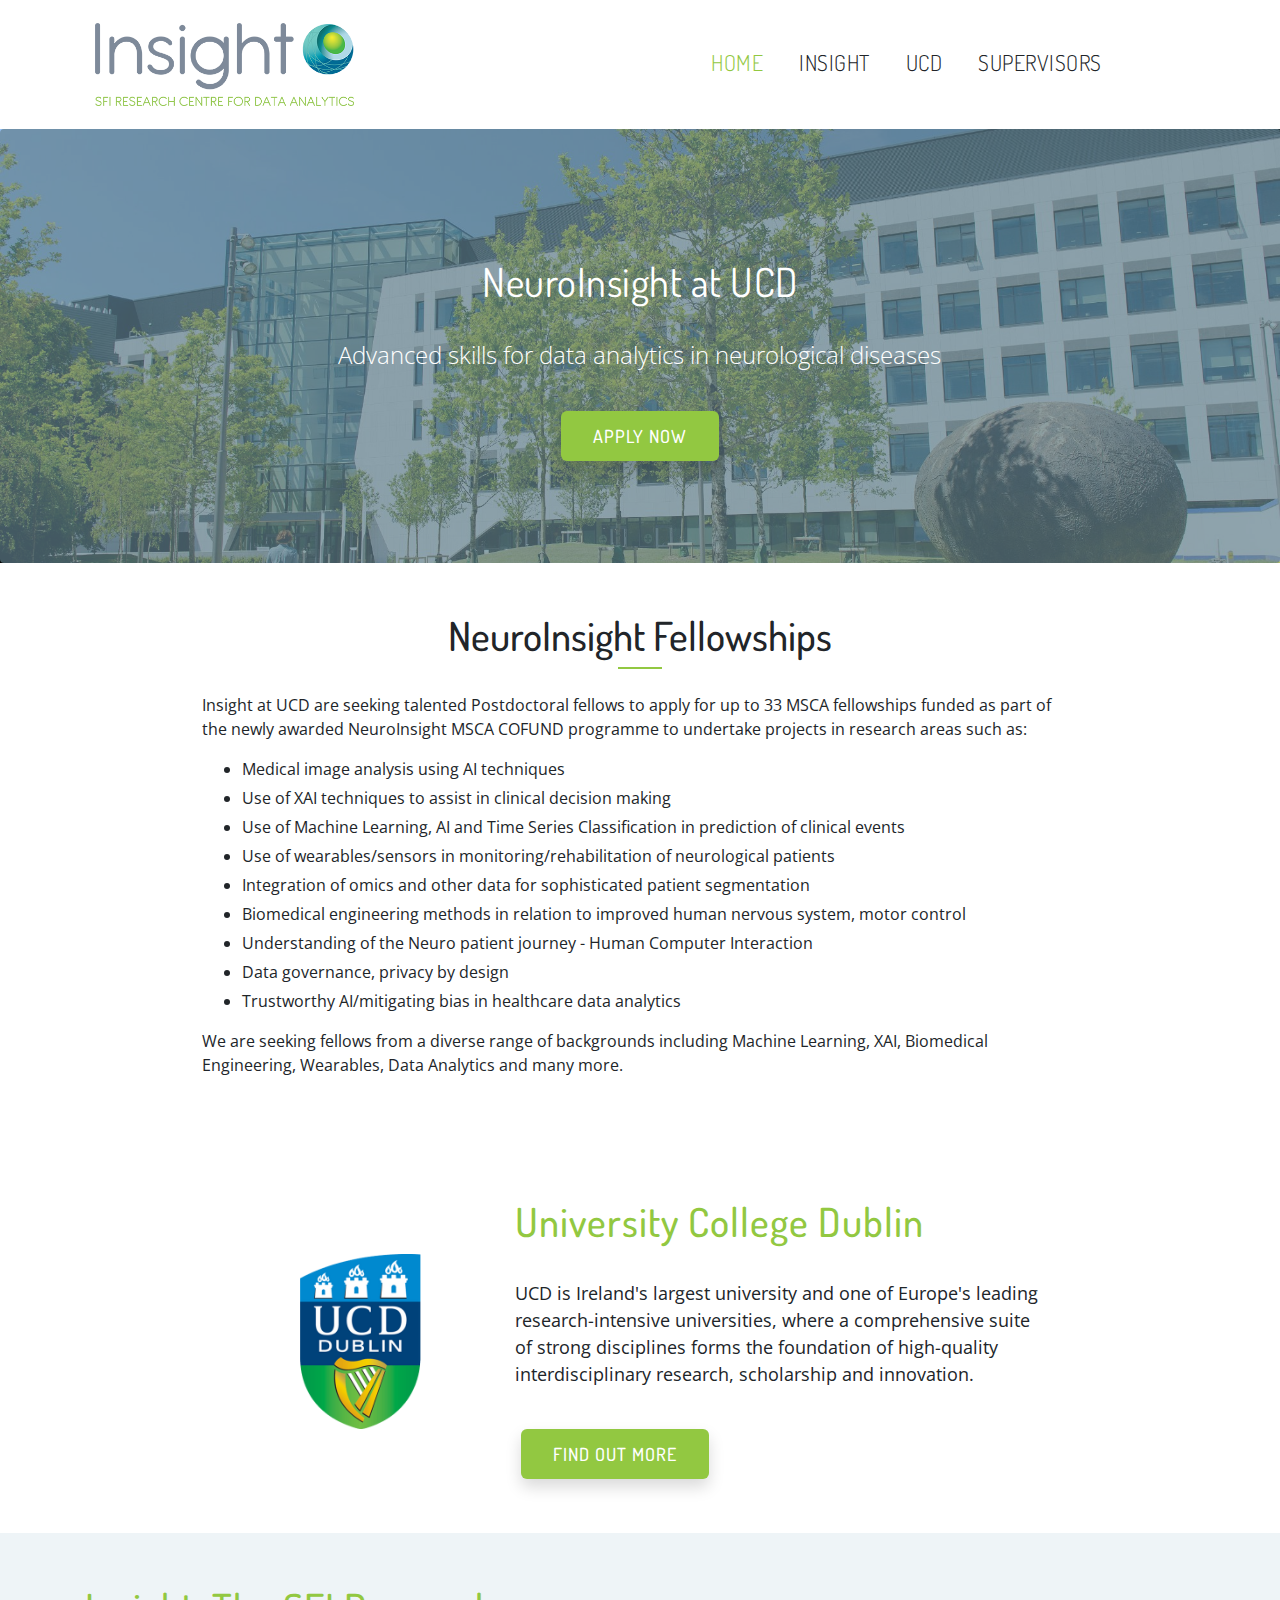
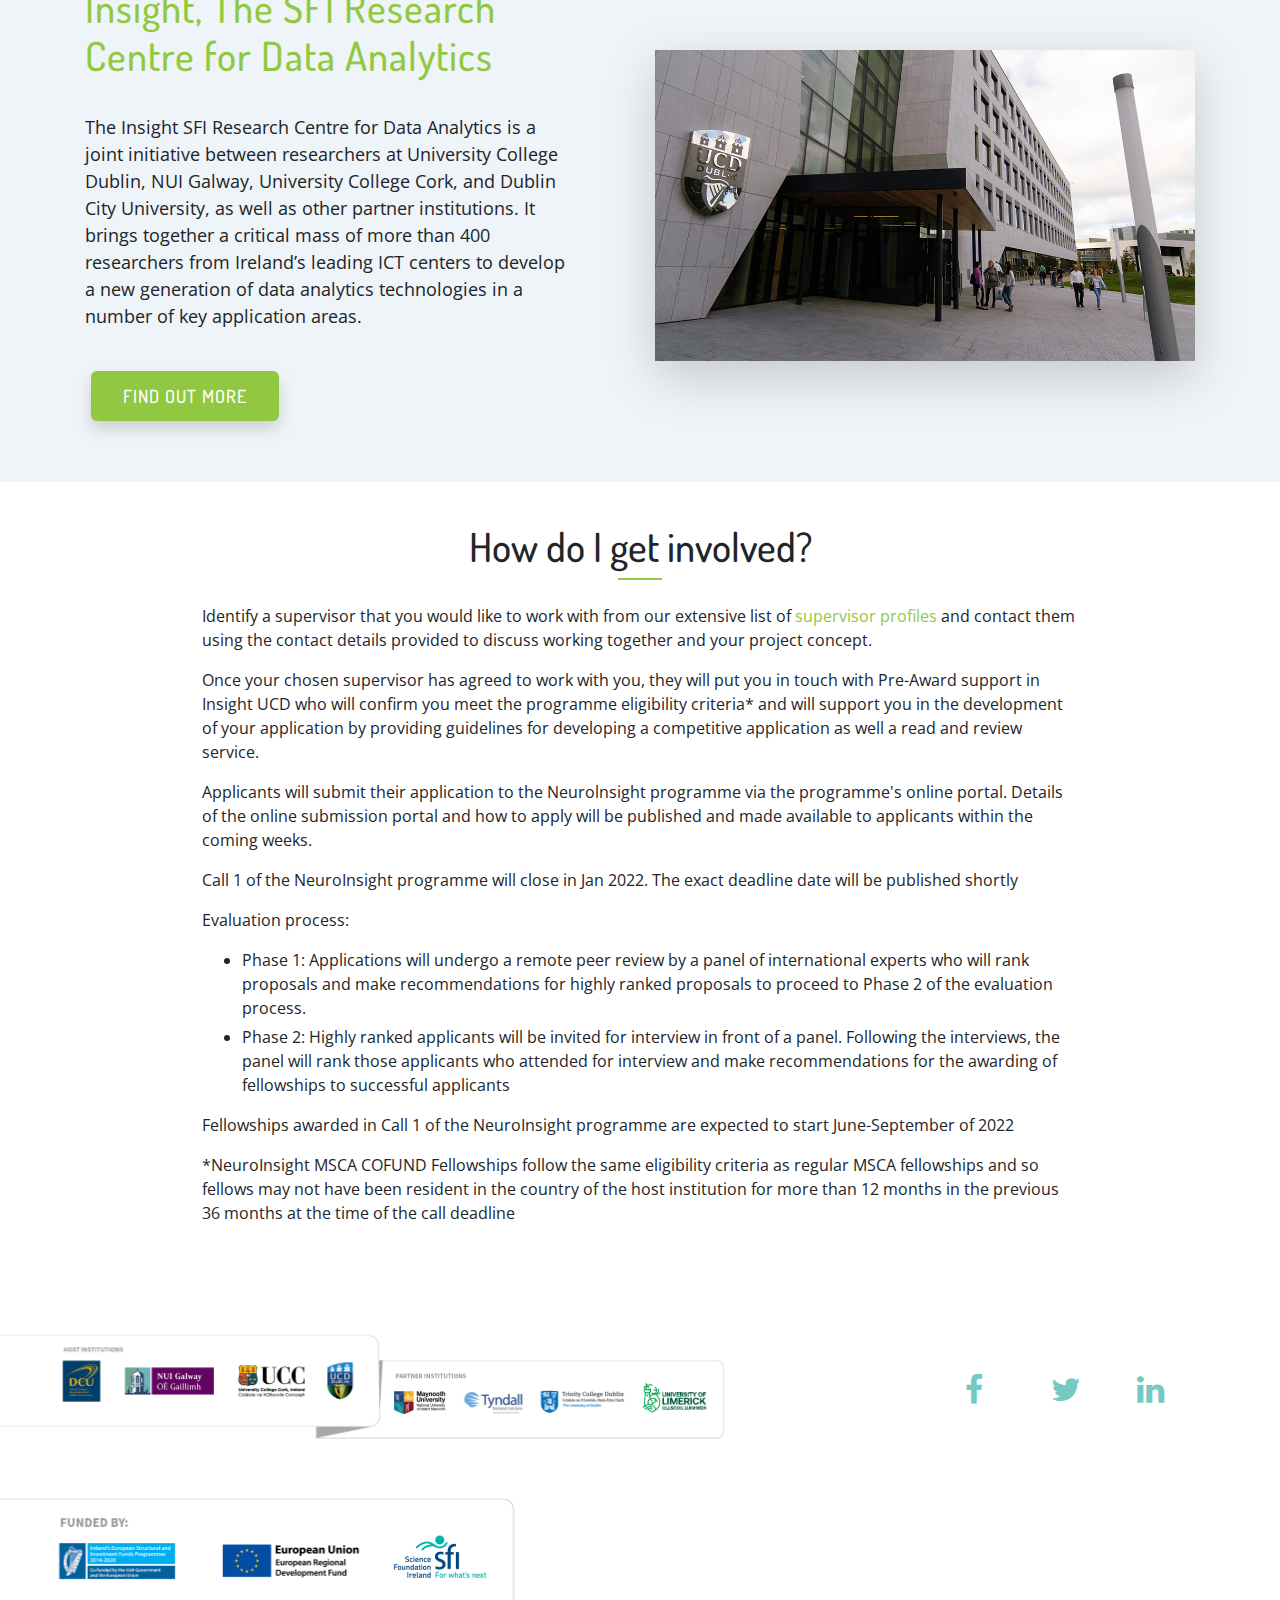
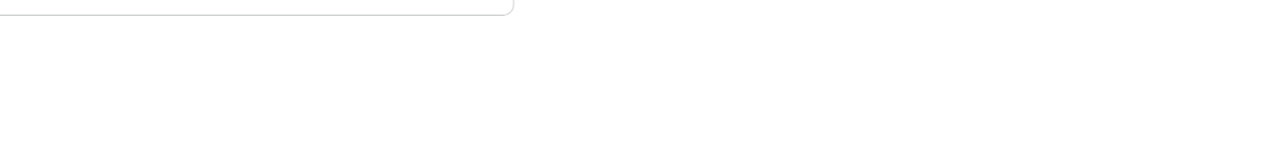
==== index.html @ 43fcd985 "Initial commit" ====
<!DOCTYPE html>
<html lang="en">

<head>
	<meta charset="utf-8">
	<meta name="viewport" content="width=device-width, initial-scale=1, shrink-to-fit=no">
	<meta http-equiv="x-ua-compatible" content="ie=edge">
	<title>NeuroInsight Fellowships at UCD</title>
	<!-- Font Awesome -->
	<link rel="stylesheet" href="https://maxcdn.bootstrapcdn.com/font-awesome/4.7.0/css/font-awesome.min.css">
	<!-- Bootstrap core CSS -->
	<link href="css/bootstrap.min.css" rel="stylesheet">
	<!-- Material Design Bootstrap -->
	<link href="css/mdb.min.css" rel="stylesheet">
	<!-- Your custom styles (optional) -->
	<link href="css/style.css" rel="stylesheet">
	<link rel="stylesheet" href="https://fonts.googleapis.com/css?family=Dosis:400,500,600,700">
	<link rel="stylesheet" href="https://fonts.googleapis.com/css?family=Open+Sans:400,600,700">
	<link rel="stylesheet" href="https://cdn.jsdelivr.net/npm/bootstrap-icons@1.5.0/font/bootstrap-icons.css">
</head>

<body>


	<header class="sticky-top insight-nav">

		<nav class="navbar navbar-light navbar-expand-lg mx-auto">
			<div class="container"><a class="navbar-brand" href="index.html"><img id="nav-logo" src="img/insight_logo.png"></a><button data-toggle="collapse" class="navbar-toggler" data-target="#navcol-1"><span class="sr-only">Toggle navigation</span><span class="navbar-toggler-icon"></span></button>
				<div class="collapse navbar-collapse" id="navcol-1">
					<ul class="nav navbar-nav mx-auto">
						<li class="nav-item" role="presentation"><a class="nav-link active" href="index.html">Home</a></li>
						<li class="nav-item" role="presentation"><a class="nav-link" href="insight.html">Insight</a></li>
						<li class="nav-item" role="presentation"><a class="nav-link" href="ucd.html">UCD</a></li>
						<li class="nav-item" role="presentation"><a class="nav-link" href="supervisors.html">Supervisors</a></li>
					</ul>
				</div>
			</div>
		</nav>

	</header>
	<main>
		<!-- Jumbotron -->
		<div id="hero-highlight" class="card card-image" style="background-image: url(img/1406_Campus_091a.jpg);">
			<div class="text-white text-center rgba-blue-grey-strong py-5 px-4">
				<div class="py-5">

					<!-- Content -->
					<h1 class="card-title my-4 py-2">NeuroInsight at UCD</h1>
					<p class="h6 col-lg-8 mb-4 pb-2 px-md-5 mx-auto">Advanced skills for data analytics in neurological diseases</p>
					<a class="btn btn-primary my-btn shadow" role='button' href="#getinvolved">apply now</a>

				</div>
			</div>
		</div>
		<!-- Work At Insight Highlight -->
		<div class="container">
			<div class="my-5 mx-auto px-4 col-10">
				<div class="row">
					<div class="col-md-12 mb-2 offset-lg-0">
						<h2 class="text-center">NeuroInsight Fellowships</h2>
						<hr>
						<p class="text-left mt-4" id="work-at-insight-p1">Insight at UCD are seeking talented Postdoctoral fellows to apply for up to 33 MSCA fellowships funded as part of the newly awarded NeuroInsight MSCA COFUND programme to undertake projects in research areas such as:</p>
						<ul>
							<li>Medical image analysis using AI techniques</li>
							<li>Use of XAI techniques to assist in clinical decision making</li>
							<li>Use of Machine Learning, AI and Time Series Classification in prediction of clinical events</li>
							<li>Use of wearables/sensors in monitoring/rehabilitation of neurological patients</li>
							<li>Integration of omics and other data for sophisticated patient segmentation</li>
							<li>Biomedical engineering methods in relation to improved human nervous system, motor control</li>
							<li>Understanding of the Neuro patient journey - Human Computer Interaction</li>
							<li>Data governance, privacy by design</li>
							<li>Trustworthy AI/mitigating bias in healthcare data analytics</li>
						</ul>
						<p class="text-left">We are seeking fellows from a diverse range of backgrounds including Machine Learning, XAI, Biomedical Engineering, Wearables, Data Analytics and many more.</p>
					</div>
				</div>
				<!--
				<div class="area-pills text-center col-lg-10 mx-auto">
					<a class="btn research-button btn-rounded px-3 py-2 research-area-pill" role="button" href="research.html#behaviour">Behaviour measurement & change</a><a class="btn research-button btn-rounded research-area-pill px-3 py-2" role="button" href="research.html#imaging">Medical Imaging</a><a class="btn research-button btn-rounded research-area-pill px-3 py-2" role="button" href="research.html#cultural">Cultural Analytics</a><a class="btn research-button btn-rounded research-area-pill px-3 py-2" role="button" href="research.html#foundations">Foundations of Data Science</a><a class="btn research-button btn-rounded research-area-pill px-3 py-2" role="button" href="research.html#agriculture">Smart & Sustainable Agriculture</a>
				</div>
-->
			</div>
		</div>
		<div class="ucd-box container text-left mt-5 px-5 py-5">

			<div class="row col-10 mx-auto">
				<div class="ucd-box-logo text-center col-sm-12 col-md-12 col-lg-4 col-xl-4 my-auto mx-auto"><img src="img/ucd_logo.png" style="height: auto;max-height: 100%;width: 70%;"></div>
				<div class="col-8 ucd-box-text">
					<h2 class="ucd-h2">University College Dublin</h2>
					<p class="">UCD is Ireland's largest university and one of Europe's leading
						research-intensive universities, where a comprehensive suite of strong disciplines
						forms the foundation of high-quality interdisciplinary research, scholarship and
						innovation.</p>
					<a class="btn btn-primary my-btn shadow" role="button" href="ucd.html">find out more</a>
				</div>
			</div>
		</div>
		<!-- Life At Insight Highlight -->
		<div class="highlight-home">
			<div class="container">
				<div class="row">
					<div class="col-sm-12 col-md-12 col-lg-6 col-xl-6 mb-4 mb-lg-0">
						<div class="intro pr-lg-5 mb-md-4 mb-lg-0">
							<h2>Insight, The SFI Research Centre for Data
								Analytics</h2>
							<p>The Insight SFI Research Centre for Data Analytics is a joint initiative between
								researchers at University College Dublin, NUI Galway, University College Cork, and
								Dublin City University, as well as other partner institutions. It brings together a critical
								mass of more than 400 researchers from Ireland’s leading ICT centers to develop a
								new generation of data analytics technologies in a number of key application areas.</p>
							<a class="btn btn-primary my-btn shadow" role="button" href="insight.html">find out more</a>
						</div>
					</div>
					<div class="col-sm-12 col-md-12 col-lg-6 col-xl-6 my-auto"><img class="img-fluid shadow-lg" id="gev-and-co" src="img/1309_ScienceEast_005a.jpg" style="height: auto;max-height: auto;width: 100%;"></div>
				</div>
			</div>
		</div>
		<!--
		<div class="highlight-home">
			<div class="container">
				<div class="row">
					<div class="col-sm-12 col-md-12 col-lg-6 col-xl-6 mb-4 mb-lg-0">
						<div class="intro pr-lg-5 mb-md-4 mb-lg-0">
							<h2>University College Dublin</h2>
							<p>University College Dublin is Ireland's largest university and one of Europe's leading
								research-intensive universities, where a comprehensive suite of strong disciplines
								forms the foundation of high-quality interdisciplinary research, scholarship and
								innovation.</p>
							<a class="btn btn-primary my-btn shadow" role="button" href="life-at-insight.html">find out more</a>
						</div>
					</div>
					<div class="col-sm-12 col-md-12 col-lg-6 col-xl-6 my-auto"><img class="img-fluid shadow-lg" id="gev-and-co" src="img/1309_ScienceEast_005a.jpg" style="height: auto;max-height: auto;width: 100%;"></div>
				</div>
			</div>
		</div>
-->


		<div class="container">
			<div class="my-4 px-4 col-10 mx-auto get-involved">
				<div class="row">
					<div class="col-md-12 mb-2 offset-lg-0">
						<a class="anchor" id="getinvolved"></a>
						<h2 class="text-center mt-3">How do I get involved?</h2>
						<hr>

						<p class="mb-3 mt-4">Identify a supervisor that you would like to work with from our
							extensive list of <a href="supervisors.html">supervisor profiles </a>and contact them using the contact
							details provided to discuss working together and your project concept.</p>
						<p class="mb-3">Once your chosen supervisor has agreed to work with you, they will put
							you in touch with Pre-Award support in Insight UCD who will confirm
							you meet the programme eligibility criteria* and will support you in the
							development of your application by providing guidelines for developing a
							competitive application as well a read and review service.</p>
						<p class="mb-3">Applicants will submit their application to the Neurolnsight
							programme via the programme's online portal. Details of the online
							submission portal and how to apply will be published and made available
							to applicants within the coming weeks.</p>
						<p class="mb-3">Call 1 of the NeuroInsight programme will close in Jan 2022. The exact
							deadline date will be published shortly</p>
						<p class="mb-3">Evaluation process:</p>
						<ul>
							<li>Phase 1: Applications will undergo a remote peer
								review by a panel of international experts who will rank proposals and
								make recommendations for highly ranked proposals to proceed to Phase
								2 of the evaluation process.</li>
							<li>Phase 2: Highly ranked applicants will be
								invited for interview in front of a panel. Following the interviews, the
								panel will rank those applicants who attended for interview and make
								recommendations for the awarding of fellowships to successful
								applicants</li>
						</ul>
						<p>Fellowships awarded in Call 1 of the NeuroInsight programme are
							expected to start June-September of 2022</p>

						<p class="text-left asterisk">*NeuroInsight MSCA COFUND Fellowships follow the same eligibility criteria as regular MSCA
							fellowships and so fellows may not have been resident in the country of the host institution
							for more than 12 months in the previous 36 months at the time of the call deadline</p>
					</div>
				</div>
				<!--
				<div class="area-pills text-center col-lg-10 mx-auto">
					<a class="btn research-button btn-rounded px-3 py-2 research-area-pill" role="button" href="research.html#behaviour">Behaviour measurement & change</a><a class="btn research-button btn-rounded research-area-pill px-3 py-2" role="button" href="research.html#imaging">Medical Imaging</a><a class="btn research-button btn-rounded research-area-pill px-3 py-2" role="button" href="research.html#cultural">Cultural Analytics</a><a class="btn research-button btn-rounded research-area-pill px-3 py-2" role="button" href="research.html#foundations">Foundations of Data Science</a><a class="btn research-button btn-rounded research-area-pill px-3 py-2" role="button" href="research.html#agriculture">Smart & Sustainable Agriculture</a>
				</div>
-->
			</div>
		</div>
		<!--
		<div class="my-5">
			<div class="container">
				<div class="row">
					<div class="col-md-12 col-lg-6 col-xl-6 pr-5 pl-5 mb-xs-5 mb-md-0 application">
						<h3 class="name">Application Procedure</h3>
						<hr>
						<p class="text-left description">We are currently welcoming applications for <strong>PhD</strong> positions in all of the above areas. If you are interested please apply below. We are employing a centralised application process to offer you maximum flexibility
							in finding a suitable research topic that best matches your interests and expertise. As part of the application process you will have an opportunity to indicate which research area(s) interest you most.</p>
						<div class="text-center mx-auto">
							<a class="" href="https://forms.gle/K2KVB2L9NbtAx89o7" target="_blank">Apply for PhD »</a>
						</div>
						<p class="text-left description mt-4" id="application-p-2">We are recruiting for specific <strong>postdoctoral</strong> positions, and each one will entail a separate application procedure. Specific postdoctoral positions will be listed below as they become
							available. If you do not see a specific opportunity that matches your expertise and would like to register your interest in working in the Insight Centre please click below and fill in the form<br></p>
						<div class="text-center mx-auto">
							<a class="" href="https://forms.gle/qTx9PVxCq2K1aKDM7" target="_blank">Register postdoc interest »</a>
						</div>
					</div>
					<div class="col-md-12 col-lg-6 pr-5 pl-5 my-xs-5 mt-md-5 mt-lg-0 remuneration">
						<a class="anchor" id="remuneration"></a>
						<h3 class="mt-5 mt-md-0">Remuneration Details</h3>
						<hr>
						<p class="text-left description">For <strong>PhD students</strong> we are able to offer the following:</p>
						<ul class="text-left">
							<li>Fees paid</li>
							<li>Tax Free Scholarship stipend of €18500pa</li>
							<li>Opportunities for additional income through engaging in tutorials &amp; demonstrations</li>
							<li>Opportunities for collaboration with industry partners or healthcare/sports organisations in selected cases</li>
							<li>Opportunity to complete PhD as part of an interdisciplinary research team</li>
						</ul>
						<p class="text-left" style="font-size: 16px;">For&nbsp;<strong>postdoctoral</strong>&nbsp;fellowships we can offer a salary that is commensurate with your post-PhD research experience. Postdoctoral training in UCD is underpinned by a comprehensive set of training and
							career development supports, which are available under the Research Careers Framework. Please see<a href="https://www.ucd.ie/researchcareers/" target="_blank"><span> ucd research careers </span></a>for further details. Details of salary structures for postdoctoral research fellowships in Ireland are available <a href="https://www.iua.ie/for-researchers/researcher-salary-scales-career-framework/" target="_blank"><span>here</span></a></p>
					</div>
				</div>

			</div>
		</div>
-->
		<!--
		<div class="container">
			<div class="postdoc col-12 p-3">
				<h4 class="mb-3">Current postdoctoral opportunities</h4>
				<p>Area of Cultural Analytics (24 months) - Closing Date August 27th
					<br>Click <a href="https://www.universityvacancies.com/university-college-dublin/ucd-post-doctoral-research-fellow-level-2-15751" target="_blank">here</a> for full details</p>
				<p>Statistical learning methods and inferential techniques for detecting biomarkers <br>in vibrational spectra (24 months) - Closing Date September 1st
					<br>Click <a href="https://www.universityvacancies.com/university-college-dublin/pd1-or-2-ucd-mathematicsstatistics-15739" target="_blank">here</a> for full details</p>
			</div>
		</div>
-->
	</main>
	<footer>
		<div class="row">
			<div class="col-lg-8 p-0 my-auto"><img src="img/hostpartner.png" style="max-width: 100%"></div>
			<div class="social-media col-lg-4 mx-auto my-auto text-center">
				<!-- Facebook -->
				<a class="sm-ic" href="https://www.facebook.com/insight" target="_blank">
					<i class="fa fa-facebook col-1 fa-lg mr-md-5 fa-2x" style="color:rgb(114,202,195);"> </i>
				</a>
				<!-- Twitter -->
				<a class="sm-ic" href="https://twitter.com/insight_centre" target="_blank">
					<i class="fa fa-twitter col-1 fa-lg mr-md-5 fa-2x" style="color:rgb(114,202,195);"></i>
				</a>
				<!--Linkedin -->
				<a class="sm-ic" href="https://www.linkedin.com/company/insight-centre-for-data-analytics" target="_blank">
					<i class="fa fa-linkedin col-1 fa-lg mr-md-5 fa-2x" style="color:rgb(114,202,195);"></i>
				</a>
			</div>
		</div>
		<div class="row">
			<a href="https://www.sfi.ie/" target="_blank"><img class="col-lg-8 p-0 fundedby" src="img/fundedby.png"></a>
		</div>
	</footer>


	<!-- /Start your project here-->

	<!-- SCRIPTS -->
	<!-- JQuery -->
	<script type="text/javascript" src="js/jquery-3.3.1.min.js"></script>
	<!-- Bootstrap tooltips -->
	<script type="text/javascript" src="js/popper.min.js"></script>
	<!-- Bootstrap core JavaScript -->
	<script type="text/javascript" src="js/bootstrap.min.js"></script>
	<!-- MDB core JavaScript -->
	<script type="text/javascript" src="js/mdb.min.js"></script>
</body></html>
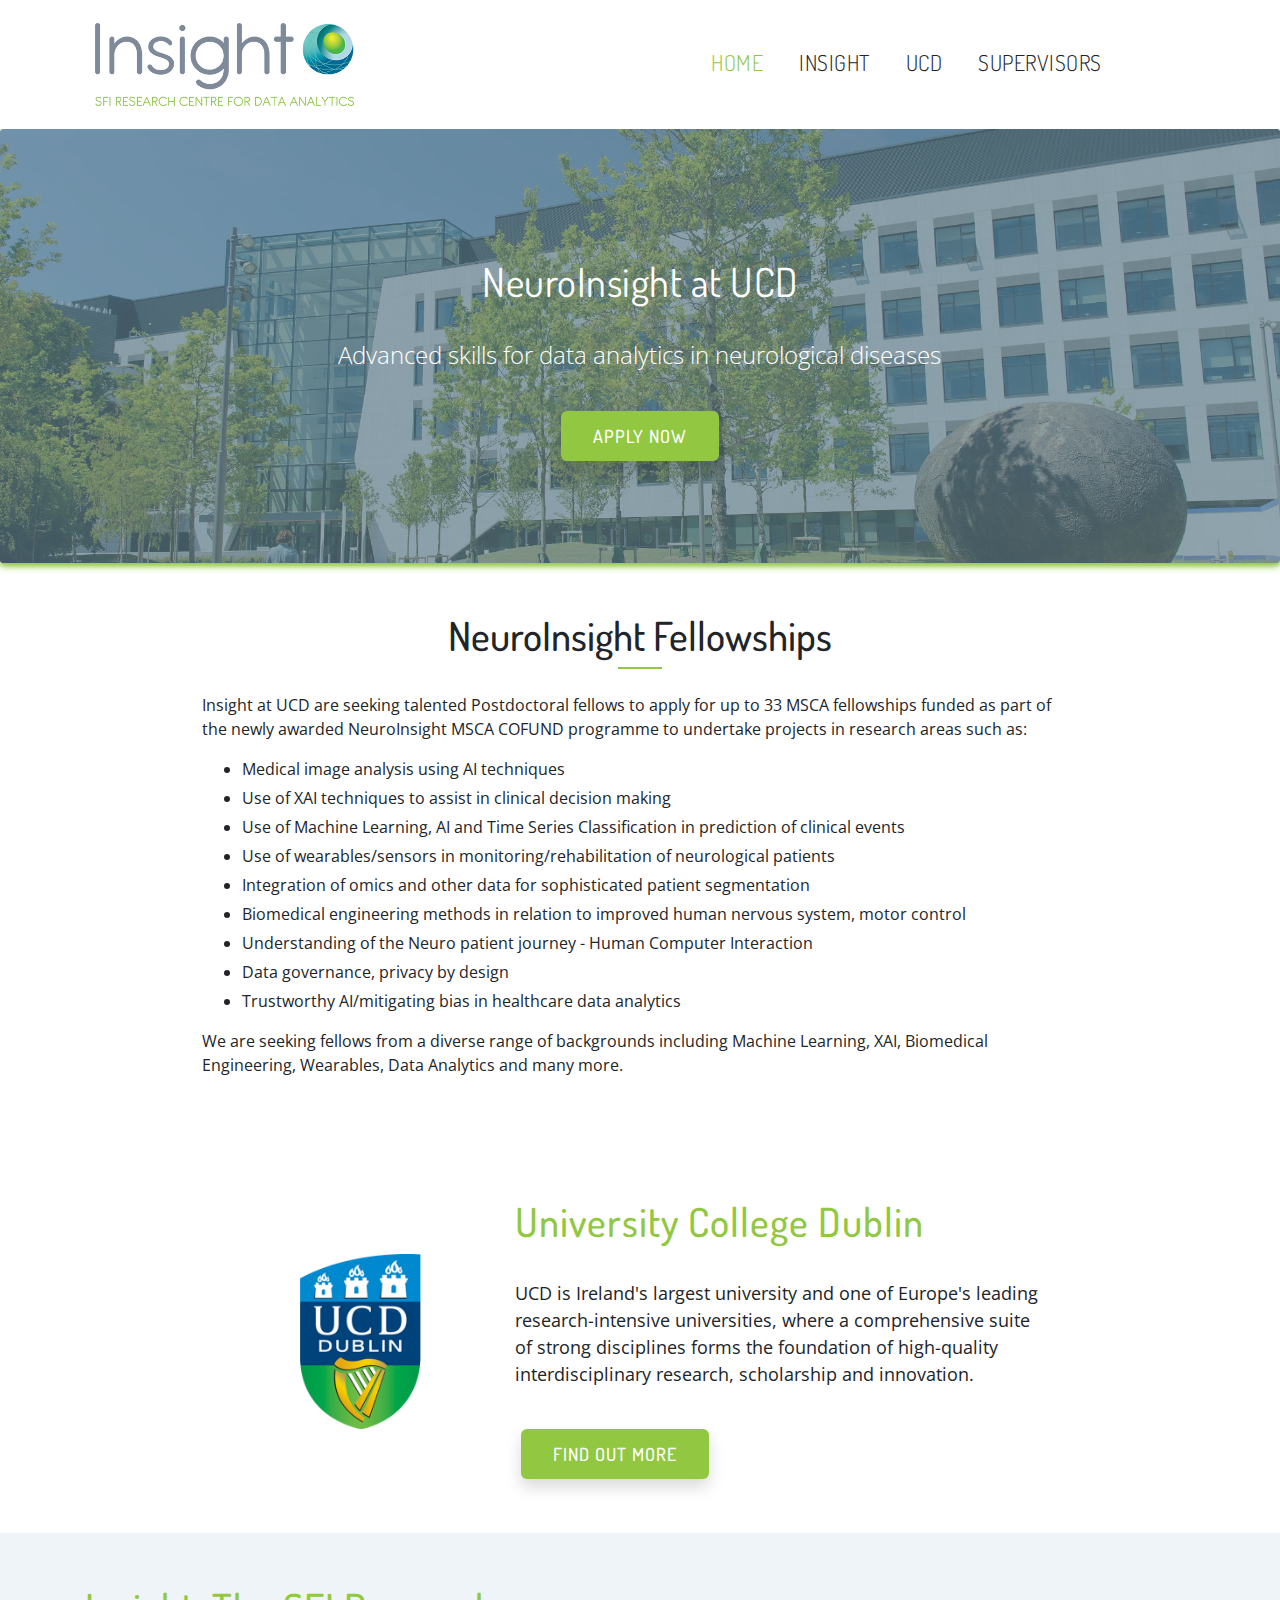
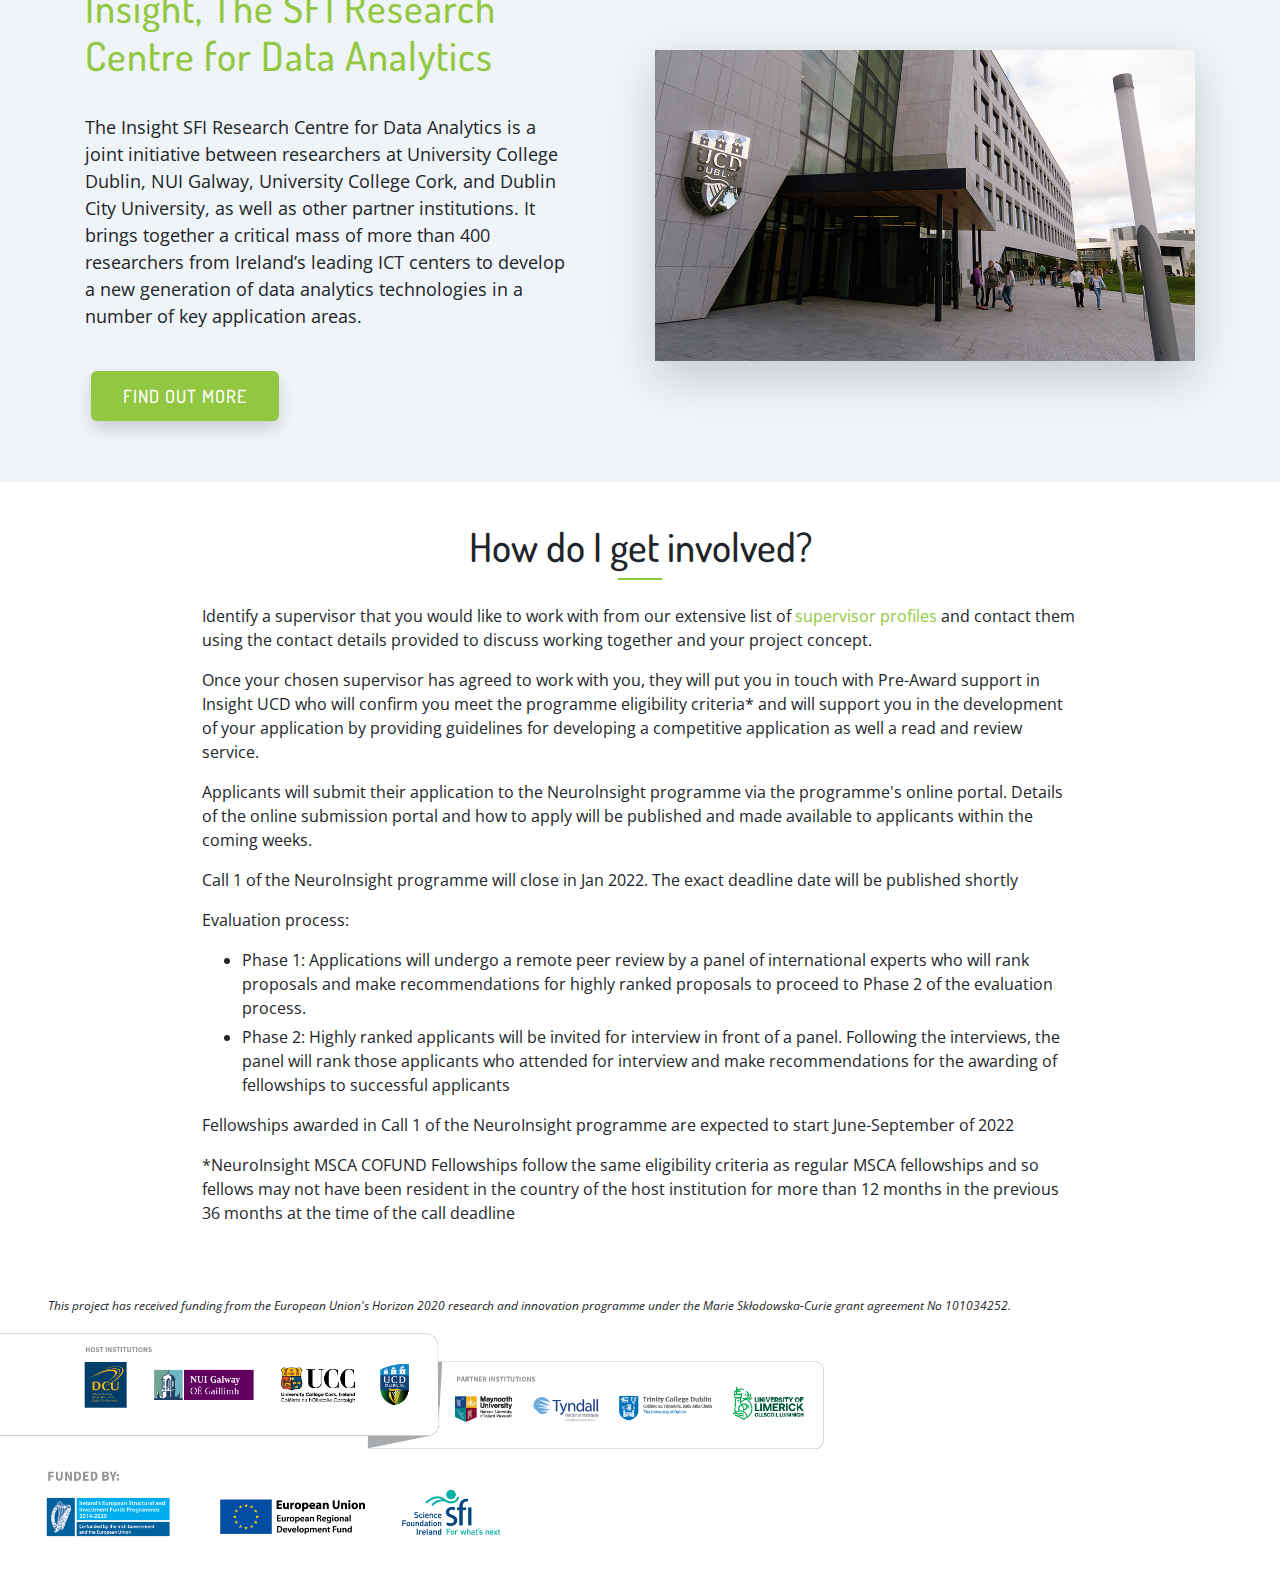
==== commit 3f9cd7d3: "Adapt to different screen sizes" ====
--- a/index.html
+++ b/index.html
@@ -54,7 +54,7 @@
 		</div>
 		<!-- Work At Insight Highlight -->
 		<div class="container">
-			<div class="my-5 mx-auto px-4 col-10">
+			<div class="my-5 mx-auto px-md-4 col-md-10">
 				<div class="row">
 					<div class="col-md-12 mb-2 offset-lg-0">
 						<h2 class="text-center">NeuroInsight Fellowships</h2>
@@ -81,11 +81,11 @@
 -->
 			</div>
 		</div>
-		<div class="ucd-box container text-left mt-5 px-5 py-5">
-
-			<div class="row col-10 mx-auto">
-				<div class="ucd-box-logo text-center col-sm-12 col-md-12 col-lg-4 col-xl-4 my-auto mx-auto"><img src="img/ucd_logo.png" style="height: auto;max-height: 100%;width: 70%;"></div>
-				<div class="col-8 ucd-box-text">
+		<div class="ucd-box container text-left mt-md-5 px-md-5 py-5">
+
+			<div class="row col-md-12 col-lg-10 mx-auto">
+				<div class="ucd-box-logo text-center col-sm-12 col-md-4 col-lg-4 col-xl-4 my-auto mx-auto"><img src="img/ucd_logo.png" style="height: auto;max-height: 100%;width: 70%;"></div>
+				<div class="col-xs-12 col-md-8 ucd-box-text px-xs-0 px-md-auto">
 					<h2 class="ucd-h2">University College Dublin</h2>
 					<p class="">UCD is Ireland's largest university and one of Europe's leading
 						research-intensive universities, where a comprehensive suite of strong disciplines
@@ -137,7 +137,7 @@
 
 
 		<div class="container">
-			<div class="my-4 px-4 col-10 mx-auto get-involved">
+			<div class="my-md-4 px-md-4 col-xs-12 col-md-10 mx-auto get-involved">
 				<div class="row">
 					<div class="col-md-12 mb-2 offset-lg-0">
 						<a class="anchor" id="getinvolved"></a>
@@ -236,26 +236,23 @@
 -->
 	</main>
 	<footer>
+			<p class="container mx-auto px-5 col-12 mt-5">This project has received funding from the European Union's Horizon 2020 research and innovation programme under the Marie Skłodowska-Curie grant agreement No 101034252.</p>
+		<div class="row col-12">
+			<div class="col-lg-8 p-0 my-auto"><img src="img/hostpartner_cropped.png" style="max-width: 100%"></div>
+			<!--			<div class="col-lg-2 my-auto"><a href="https://www.sfi.ie/" target="_blank"><img class="fundedby" src="img/fundedby.png"></a></div>-->
+<!--			<p class="col-lg-4 my-auto">This project has received funding from the European Union's Horizon 2020 research and innovation programme under the Marie Skłodowska-Curie grant agreement No 101034252.</p>-->
+		</div>
+
 		<div class="row">
-			<div class="col-lg-8 p-0 my-auto"><img src="img/hostpartner.png" style="max-width: 100%"></div>
-			<div class="social-media col-lg-4 mx-auto my-auto text-center">
-				<!-- Facebook -->
-				<a class="sm-ic" href="https://www.facebook.com/insight" target="_blank">
-					<i class="fa fa-facebook col-1 fa-lg mr-md-5 fa-2x" style="color:rgb(114,202,195);"> </i>
-				</a>
-				<!-- Twitter -->
-				<a class="sm-ic" href="https://twitter.com/insight_centre" target="_blank">
-					<i class="fa fa-twitter col-1 fa-lg mr-md-5 fa-2x" style="color:rgb(114,202,195);"></i>
-				</a>
-				<!--Linkedin -->
-				<a class="sm-ic" href="https://www.linkedin.com/company/insight-centre-for-data-analytics" target="_blank">
-					<i class="fa fa-linkedin col-1 fa-lg mr-md-5 fa-2x" style="color:rgb(114,202,195);"></i>
-				</a>
-			</div>
-		</div>
-		<div class="row">
-			<a href="https://www.sfi.ie/" target="_blank"><img class="col-lg-8 p-0 fundedby" src="img/fundedby.png"></a>
-		</div>
+			<a href="https://www.sfi.ie/" target="_blank"><img class="col-lg-5 pl-5 fundedby" src="img/fundedby.png"></a>
+			<!--			<p class="col-lg-4 my-auto">This project has received funding from the European Union's Horizon 2020 research and innovation programme under the Marie Skłodowska-Curie grant agreement No 101034252.</p>-->
+		</div>
+
+		<!--
+		<div class="container mb-5">
+			<p>This project has received funding from the European Union's Horizon 2020 research and innovation programme under the Marie Skłodowska-Curie grant agreement No 101034252.</p>
+		</div>
+-->
 	</footer>
 
 
--- a/css/style.css
+++ b/css/style.css
@@ -41,6 +41,26 @@
 
 .insight h2 {
 	font-size: 2rem;
+}
+
+@media (max-width:768px) {
+	h2 {
+		font-size: 1.5rem;
+	}
+}
+
+@media (max-width:767px) {
+
+	h2,
+	.ucd-box-text {
+		text-align: center;
+	}
+}
+
+@media (max-width:767px) {
+	.ucd-box-logo {
+		max-width: 50%;
+	}
 }
 
 
@@ -181,6 +201,10 @@
 	text-align: left;
 }
 
+.fa {
+	color: #92c841;
+}
+
 
 /* Navigation styling */
 
@@ -411,16 +435,8 @@
 /* Hero styling */
 /***************/
 
-.card-image {
-	box-shadow: none;
-	border-radius: 0;
-}
-
-/* Post-doc opportunities section */
-
-.postdoc {
-	border: 1px solid #92c841;
-}
+
+
 
 
 /***************************/
@@ -454,6 +470,60 @@
 
 h3.ucd {
 	color: #0e6a6a;
+}
+
+/***************************/
+/*      Profiles page      */
+/***************************/
+
+
+
+.badge-pill {
+	border: 1px solid #92c841;
+	text-transform: capitalize;
+	color: #92c841;
+	background-color: white;
+	font-size: 1rem;
+	font-weight: 400;
+	line-height: 1.5;
+}
+
+
+.card {
+	-webkit-box-shadow: 0 2px 0px 0 #92c841, 0 2px 0px 0 #92c841;
+	box-shadow: 0 2px 5px 0 #92c841, 0 2px 10px 0 #92c841;
+	border: 0;
+	font-weight: 400;
+}
+
+
+img.profile {
+	/*	width: 30% !important;*/
+	height: 20% !important;
+	/*
+	position: relative;
+	top: -140px;
+*/
+	border: 3px solid #92c841;
+	margin: 5 5 5 5;
+}
+
+
+@media (max-width:576px) {
+	img.profile {
+		width: 40% !important;
+		margin: 5 5 5 5;
+	}
+}
+
+
+
+row.techniques {
+	text-align: center !important;
+}
+
+a.profile-link {
+	font-size: small;
 }
 
 
@@ -522,6 +592,26 @@
 	line-height: 1.5;
 }
 
+@media (max-width: 767px) {
+
+	.ucd-box-text p,
+	.intro p {
+		font-size: 16px;
+	}
+}
+
+footer p {
+	font-size: 12px;
+	font-style: italic;
+}
+
+@media (max-width: 767px) {
+
+	footer p {
+		font-size: 12px;
+	}
+}
+
 .activities {
 	background-color: #92c841
 }
@@ -573,6 +663,7 @@
 
 /* Research Areas page */
 
+/*
 .btn.research-button {
 	background-color: #0e6a6a;
 	font-family: 'Dosis';
@@ -582,7 +673,9 @@
 	line-height: 1.5;
 	border: 1px solid #0e6a6a;
 }
-
+*/
+
+/*
 a#phd-apply-button.btn.research-button.btn-rounded:hover {
 	color: #92c841;
 }
@@ -592,7 +685,9 @@
 	background-color: white;
 
 }
-
+*/
+
+/*
 .research-area-pill.btn.research-button {
 	color: #92c841;
 	background-color: white;
@@ -605,12 +700,14 @@
 	background-color: white;
 	border: 1px solid #0e6a6a;
 }
+*/
 
 
 /* Footer */
 
 .fundedby {
-	transform: translateY(-30%);
+	/*	transform: translateY(-30%);*/
+	/*	max-height: 50%;*/
 }
 
 @media (max-width:768px) {
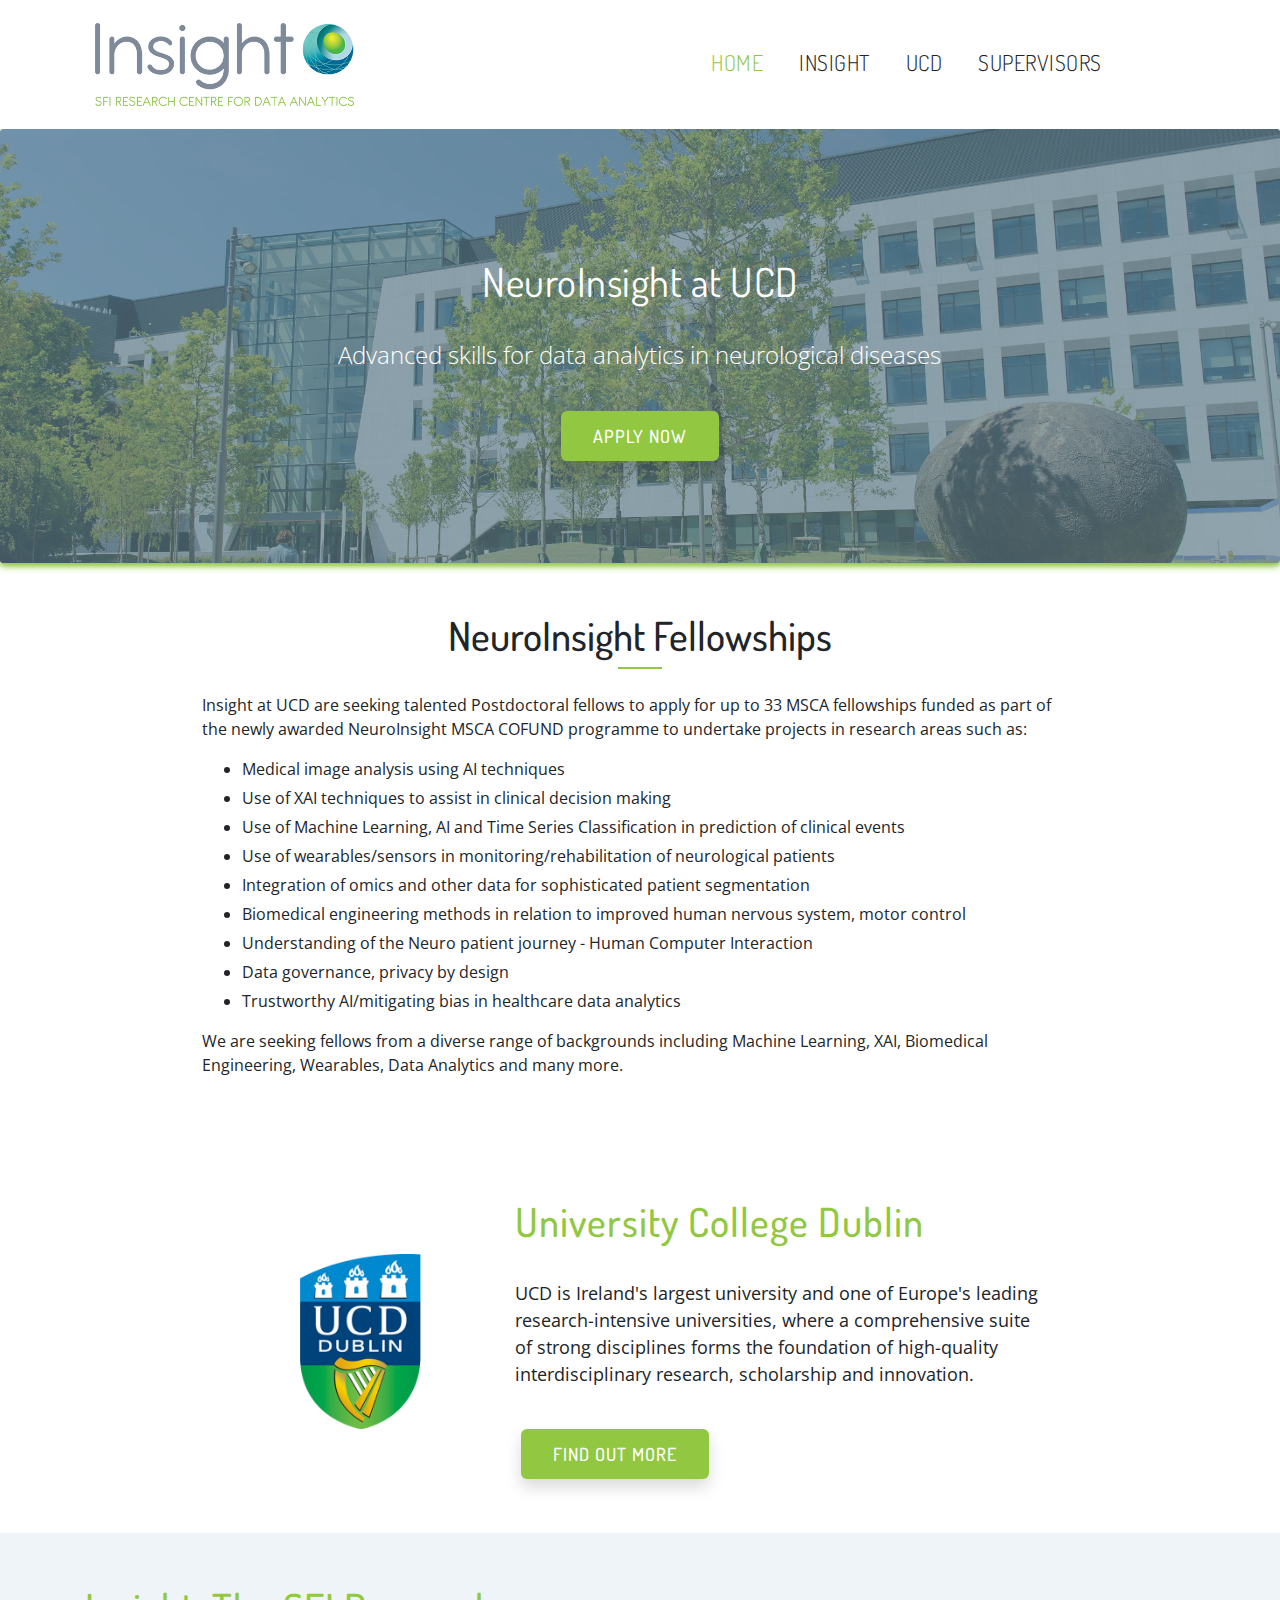
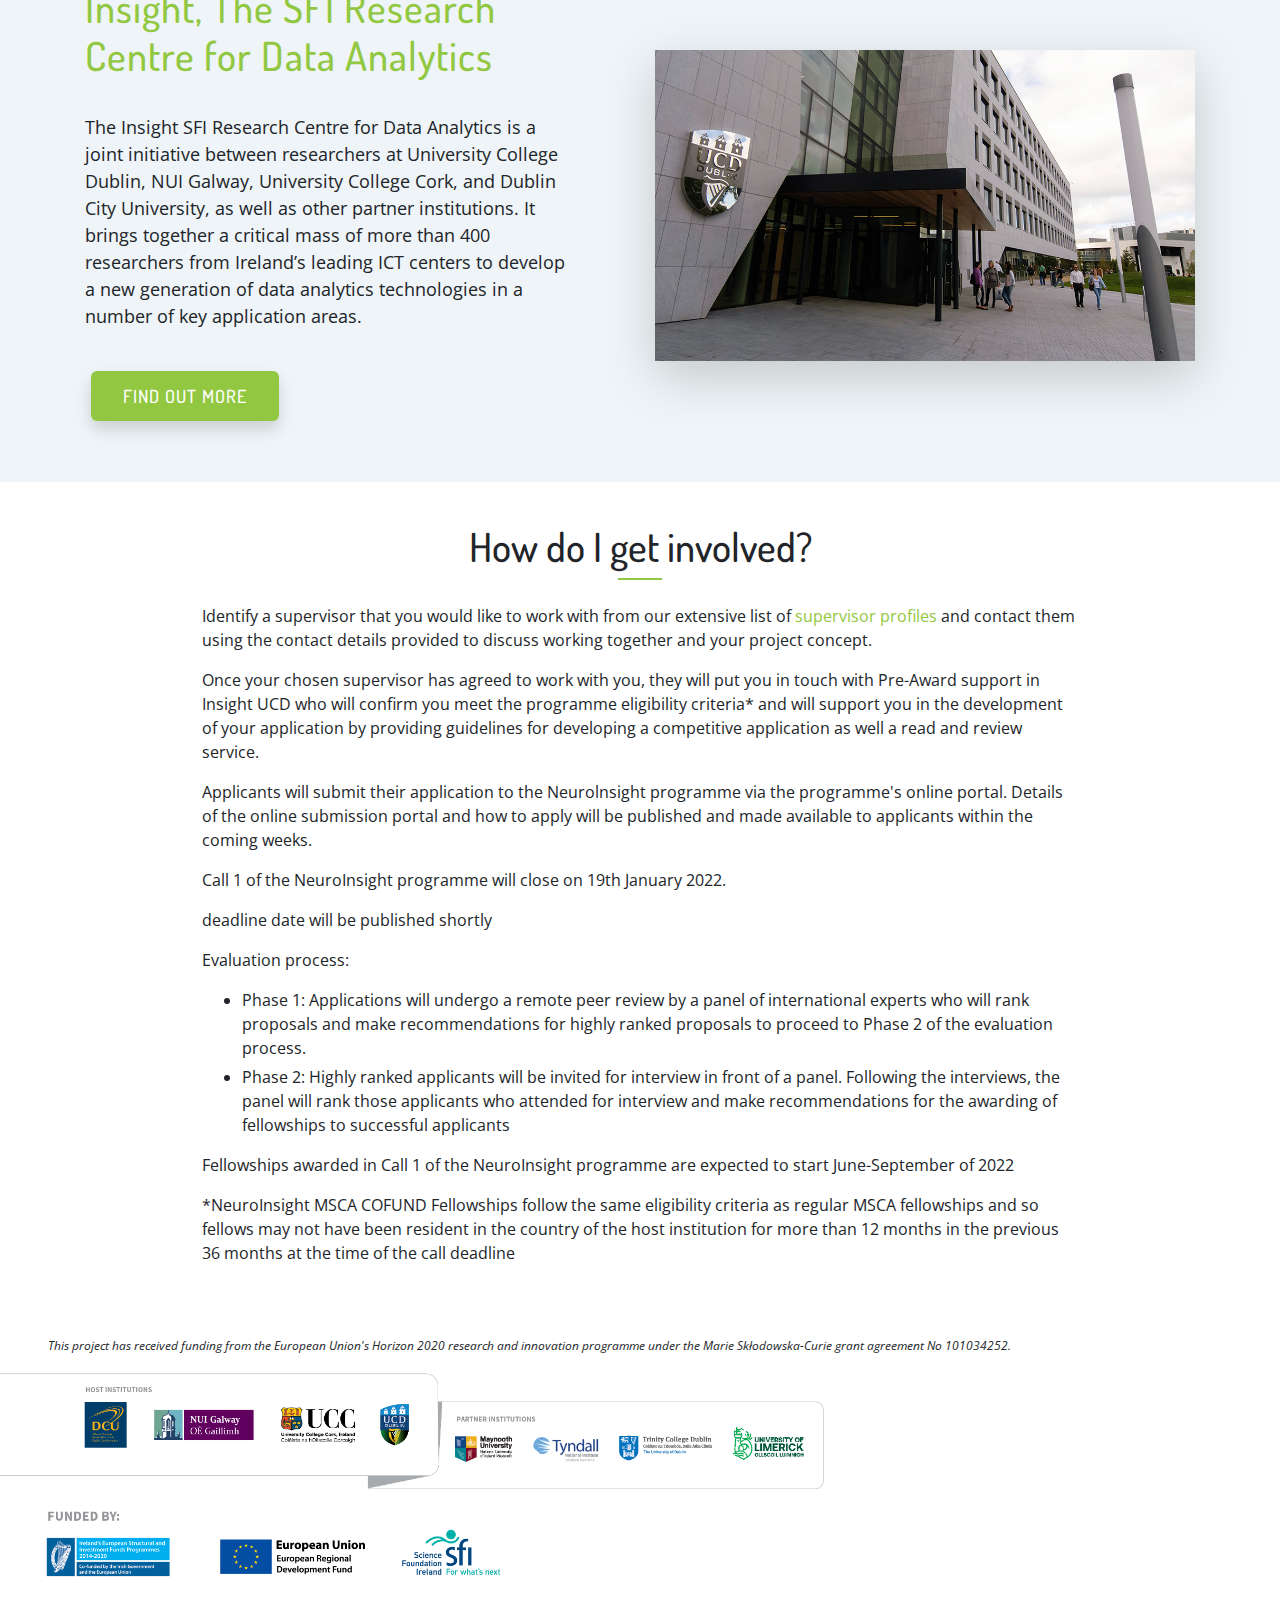
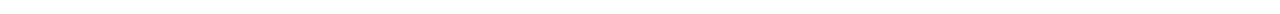
==== commit 9d7f2be5: "Add logo and link to main neuroinsight website" ====
--- a/index.html
+++ b/index.html
@@ -156,7 +156,7 @@
 							programme via the programme's online portal. Details of the online
 							submission portal and how to apply will be published and made available
 							to applicants within the coming weeks.</p>
-						<p class="mb-3">Call 1 of the NeuroInsight programme will close in Jan 2022. The exact
+						<p class="mb-3">Call 1 of the NeuroInsight programme will close on 19th January 2022.</p>
 							deadline date will be published shortly</p>
 						<p class="mb-3">Evaluation process:</p>
 						<ul>
--- a/css/style.css
+++ b/css/style.css
@@ -149,6 +149,10 @@
 	line-height: 1;
 }
 
+.my-btn:hover {
+	background-color: #0e6a6a !important;
+}
+
 .btn-primary {
 	background-color: #92c841;
 }
@@ -502,7 +506,6 @@
 	height: 20% !important;
 	/*
 	position: relative;
-	top: -140px;
 */
 	border: 3px solid #92c841;
 	margin: 5 5 5 5;
@@ -513,6 +516,12 @@
 	img.profile {
 		width: 40% !important;
 		margin: 5 5 5 5;
+	}
+}
+
+@media (max-width:1024px) {
+	.techniques {
+		display: none;
 	}
 }
 
@@ -664,7 +673,7 @@
 /* Research Areas page */
 
 /*
-.btn.research-button {
+.btn.my-btn {
 	background-color: #0e6a6a;
 	font-family: 'Dosis';
 	font-weight: 600;
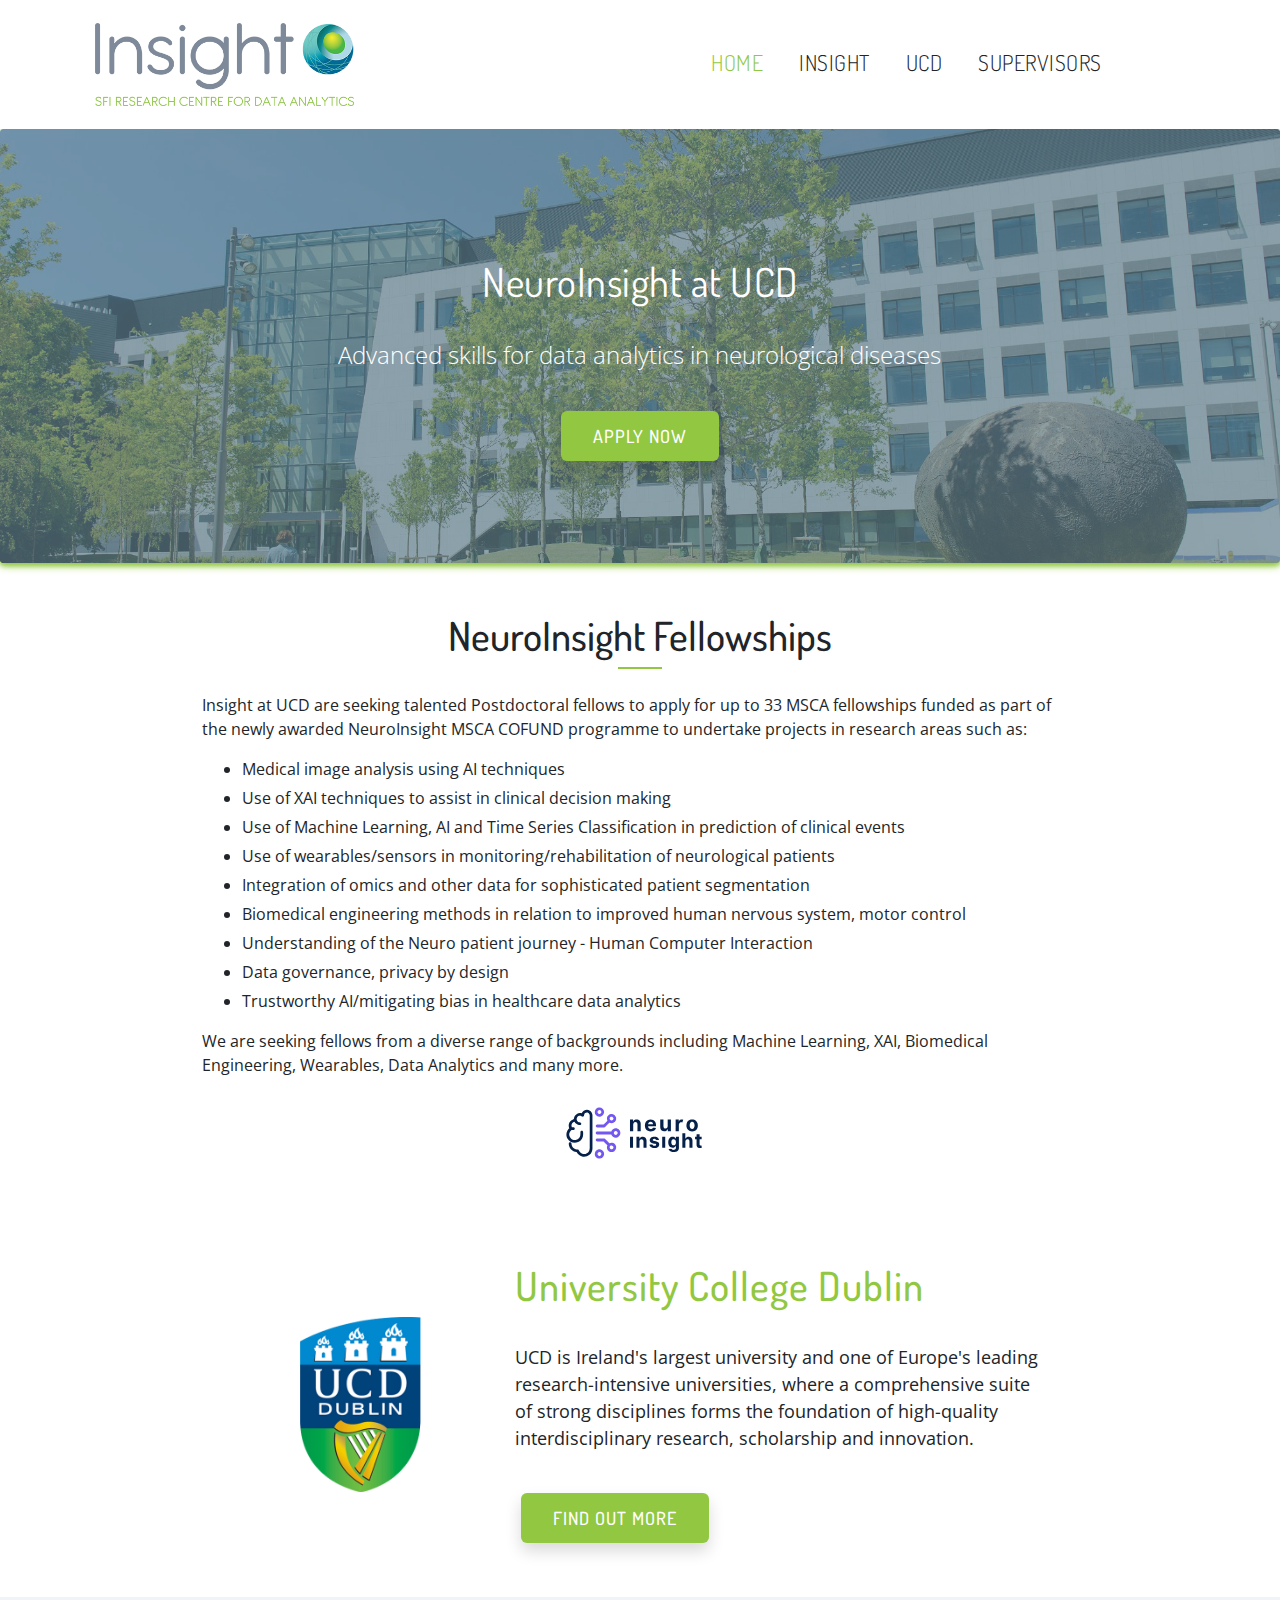
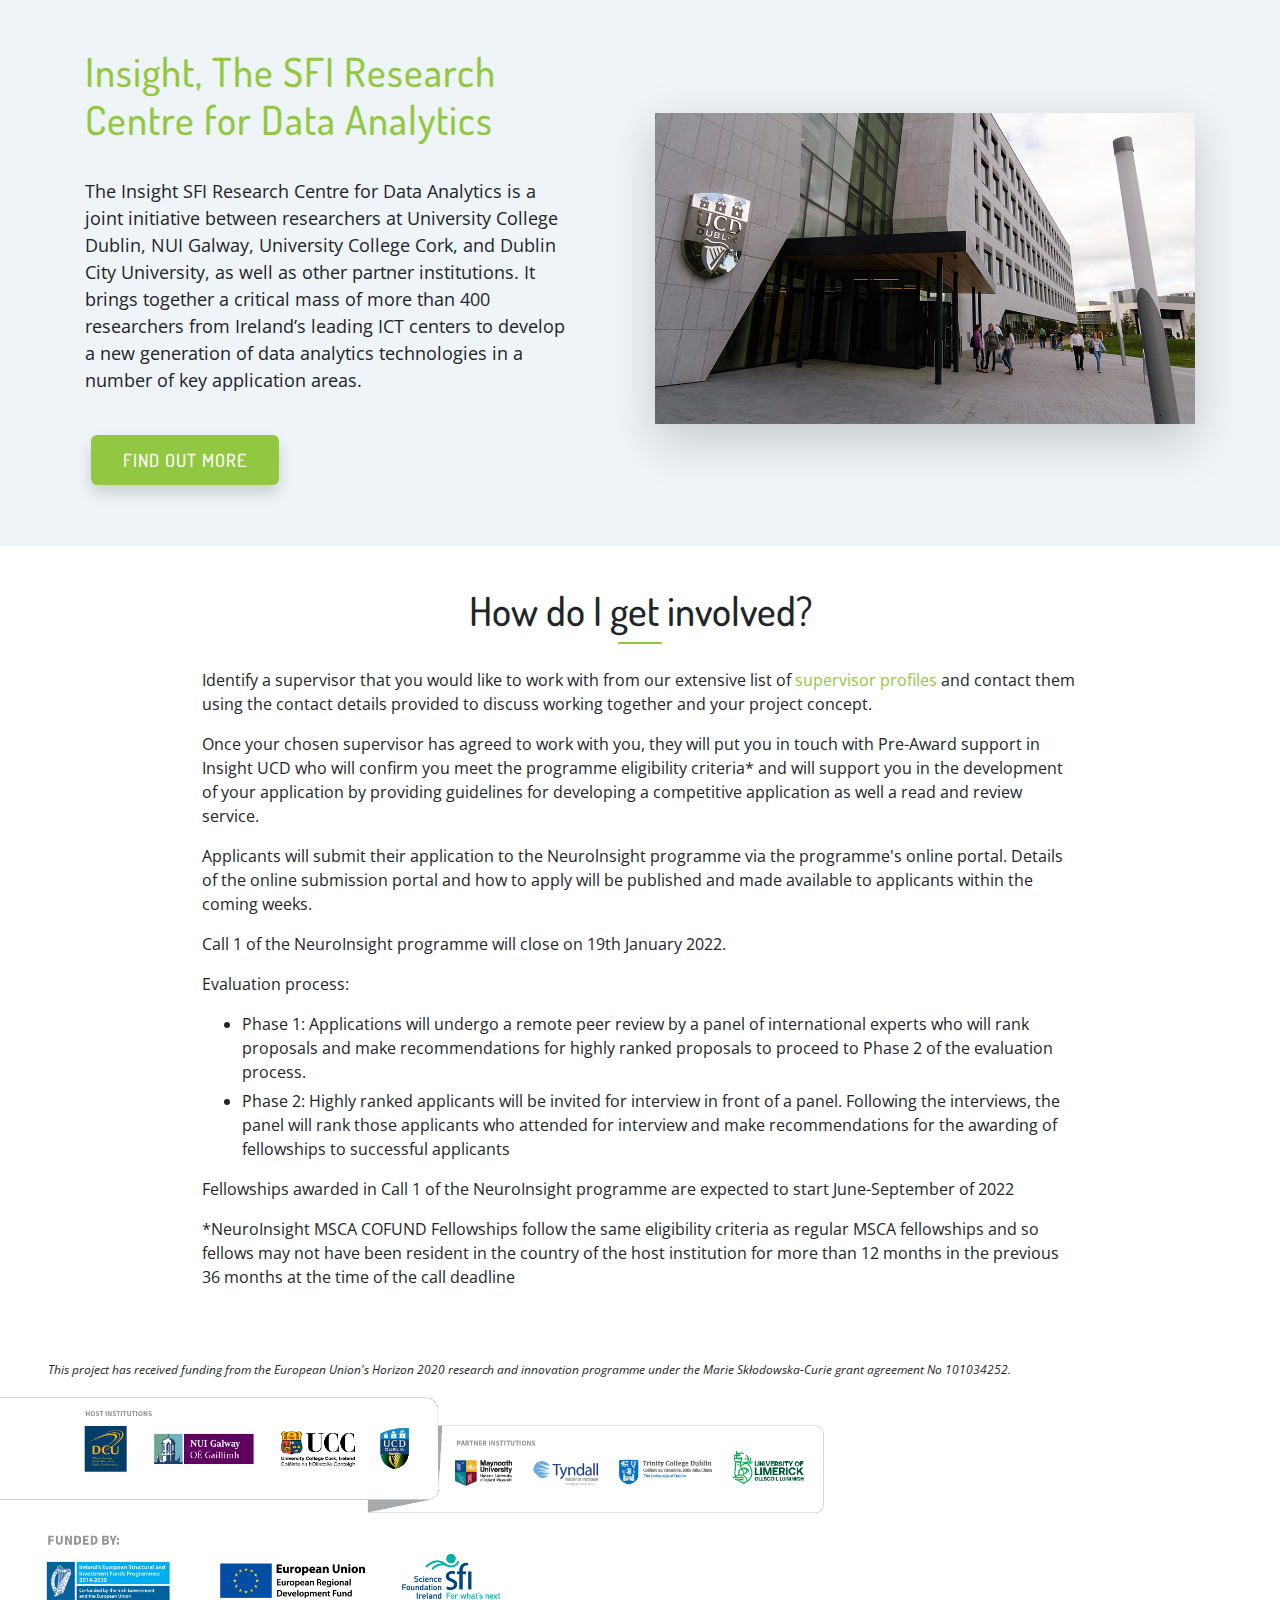
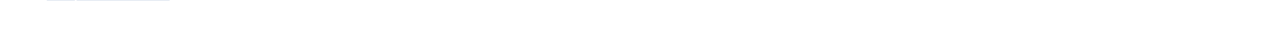
==== commit 4e36d467: "Update application deadline" ====
--- a/index.html
+++ b/index.html
@@ -79,6 +79,9 @@
 					<a class="btn research-button btn-rounded px-3 py-2 research-area-pill" role="button" href="research.html#behaviour">Behaviour measurement & change</a><a class="btn research-button btn-rounded research-area-pill px-3 py-2" role="button" href="research.html#imaging">Medical Imaging</a><a class="btn research-button btn-rounded research-area-pill px-3 py-2" role="button" href="research.html#cultural">Cultural Analytics</a><a class="btn research-button btn-rounded research-area-pill px-3 py-2" role="button" href="research.html#foundations">Foundations of Data Science</a><a class="btn research-button btn-rounded research-area-pill px-3 py-2" role="button" href="research.html#agriculture">Smart & Sustainable Agriculture</a>
 				</div>
 -->
+				<div class="container col-3 mx-auto">
+					<a href="http://www.neuroinsight.eu" target="_blank"><img class="text-center col-12" src="img/neuroinsight-bold-dark.svg"></a>
+				</div>
 			</div>
 		</div>
 		<div class="ucd-box container text-left mt-md-5 px-md-5 py-5">
@@ -157,7 +160,6 @@
 							submission portal and how to apply will be published and made available
 							to applicants within the coming weeks.</p>
 						<p class="mb-3">Call 1 of the NeuroInsight programme will close on 19th January 2022.</p>
-							deadline date will be published shortly</p>
 						<p class="mb-3">Evaluation process:</p>
 						<ul>
 							<li>Phase 1: Applications will undergo a remote peer
@@ -236,11 +238,11 @@
 -->
 	</main>
 	<footer>
-			<p class="container mx-auto px-5 col-12 mt-5">This project has received funding from the European Union's Horizon 2020 research and innovation programme under the Marie Skłodowska-Curie grant agreement No 101034252.</p>
+		<p class="container mx-auto px-5 col-12 mt-5">This project has received funding from the European Union's Horizon 2020 research and innovation programme under the Marie Skłodowska-Curie grant agreement No 101034252.</p>
 		<div class="row col-12">
 			<div class="col-lg-8 p-0 my-auto"><img src="img/hostpartner_cropped.png" style="max-width: 100%"></div>
 			<!--			<div class="col-lg-2 my-auto"><a href="https://www.sfi.ie/" target="_blank"><img class="fundedby" src="img/fundedby.png"></a></div>-->
-<!--			<p class="col-lg-4 my-auto">This project has received funding from the European Union's Horizon 2020 research and innovation programme under the Marie Skłodowska-Curie grant agreement No 101034252.</p>-->
+			<!--			<p class="col-lg-4 my-auto">This project has received funding from the European Union's Horizon 2020 research and innovation programme under the Marie Skłodowska-Curie grant agreement No 101034252.</p>-->
 		</div>
 
 		<div class="row">
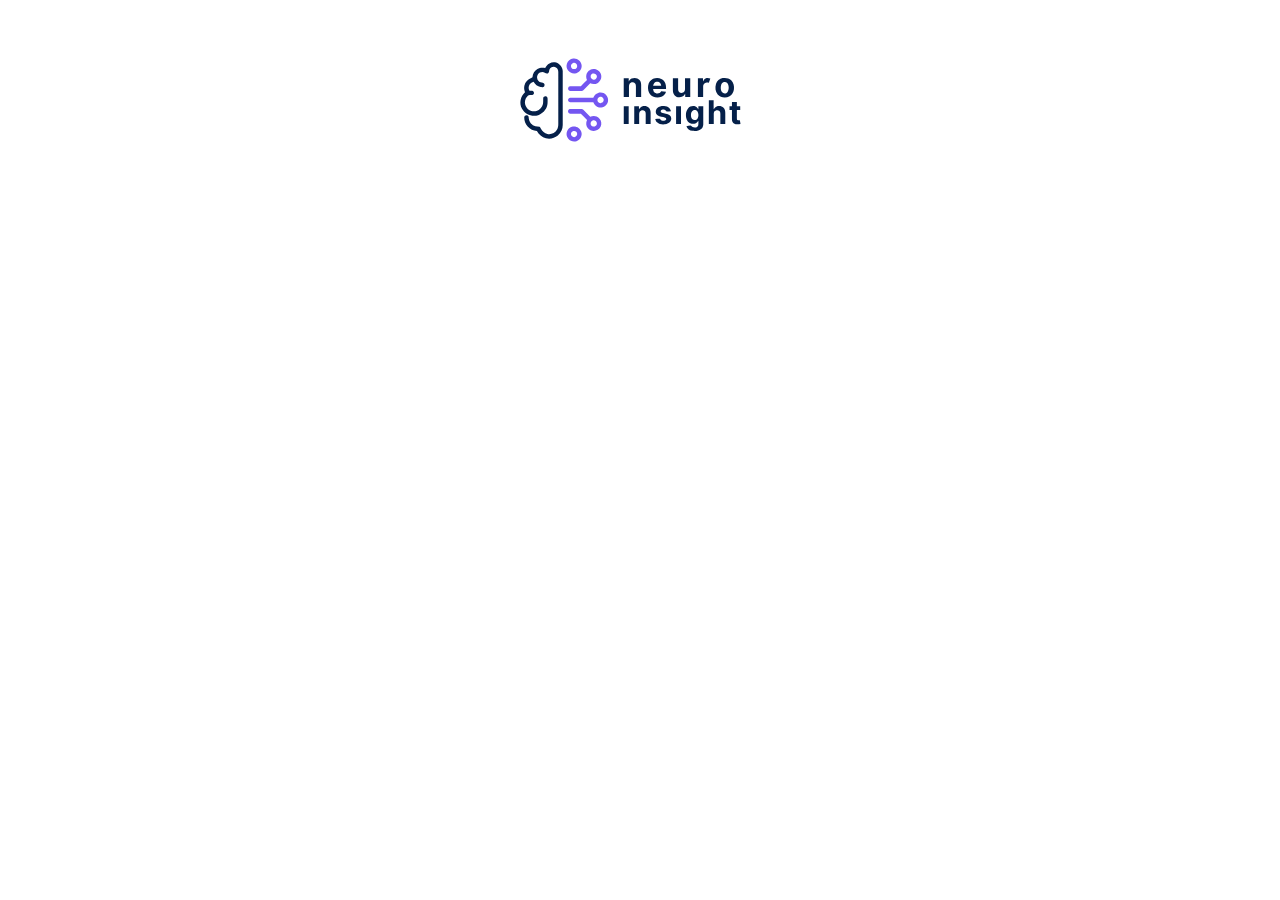
==== commit 3a3df39d: "Replace homepage with link to main Neuroinsight website" ====
--- a/index.html
+++ b/index.html
@@ -22,6 +22,7 @@
 <body>
 
 
+	<!--
 	<header class="sticky-top insight-nav">
 
 		<nav class="navbar navbar-light navbar-expand-lg mx-auto">
@@ -38,13 +39,14 @@
 		</nav>
 
 	</header>
+-->
 	<main>
 		<!-- Jumbotron -->
+		<!--
 		<div id="hero-highlight" class="card card-image" style="background-image: url(img/1406_Campus_091a.jpg);">
 			<div class="text-white text-center rgba-blue-grey-strong py-5 px-4">
 				<div class="py-5">
-
-					<!-- Content -->
+ 
 					<h1 class="card-title my-4 py-2">NeuroInsight at UCD</h1>
 					<p class="h6 col-lg-8 mb-4 pb-2 px-md-5 mx-auto">Advanced skills for data analytics in neurological diseases</p>
 					<a class="btn btn-primary my-btn shadow" role='button' href="#getinvolved">apply now</a>
@@ -52,7 +54,9 @@
 				</div>
 			</div>
 		</div>
+-->
 		<!-- Work At Insight Highlight -->
+		<!--
 		<div class="container">
 			<div class="my-5 mx-auto px-md-4 col-md-10">
 				<div class="row">
@@ -74,16 +78,20 @@
 						<p class="text-left">We are seeking fellows from a diverse range of backgrounds including Machine Learning, XAI, Biomedical Engineering, Wearables, Data Analytics and many more.</p>
 					</div>
 				</div>
-				<!--
+-->
+		<!--
 				<div class="area-pills text-center col-lg-10 mx-auto">
 					<a class="btn research-button btn-rounded px-3 py-2 research-area-pill" role="button" href="research.html#behaviour">Behaviour measurement & change</a><a class="btn research-button btn-rounded research-area-pill px-3 py-2" role="button" href="research.html#imaging">Medical Imaging</a><a class="btn research-button btn-rounded research-area-pill px-3 py-2" role="button" href="research.html#cultural">Cultural Analytics</a><a class="btn research-button btn-rounded research-area-pill px-3 py-2" role="button" href="research.html#foundations">Foundations of Data Science</a><a class="btn research-button btn-rounded research-area-pill px-3 py-2" role="button" href="research.html#agriculture">Smart & Sustainable Agriculture</a>
 				</div>
 -->
-				<div class="container col-3 mx-auto">
-					<a href="http://www.neuroinsight.eu" target="_blank"><img class="text-center col-12" src="img/neuroinsight-bold-dark.svg"></a>
-				</div>
-			</div>
-		</div>
+		<div class="container col-3 mx-auto my-5">
+			<a href="http://www.neuroinsight.eu" target="_blank"><img class="text-center col-12" src="img/neuroinsight-bold-dark.svg"></a>
+		</div>
+		<!--
+			</div>
+		</div>
+-->
+		<!--
 		<div class="ucd-box container text-left mt-md-5 px-md-5 py-5">
 
 			<div class="row col-md-12 col-lg-10 mx-auto">
@@ -98,7 +106,9 @@
 				</div>
 			</div>
 		</div>
+-->
 		<!-- Life At Insight Highlight -->
+		<!--
 		<div class="highlight-home">
 			<div class="container">
 				<div class="row">
@@ -118,6 +128,7 @@
 				</div>
 			</div>
 		</div>
+-->
 		<!--
 		<div class="highlight-home">
 			<div class="container">
@@ -139,6 +150,7 @@
 -->
 
 
+		<!--
 		<div class="container">
 			<div class="my-md-4 px-md-4 col-xs-12 col-md-10 mx-auto get-involved">
 				<div class="row">
@@ -180,13 +192,14 @@
 							for more than 12 months in the previous 36 months at the time of the call deadline</p>
 					</div>
 				</div>
-				<!--
+-->
+		<!--
 				<div class="area-pills text-center col-lg-10 mx-auto">
 					<a class="btn research-button btn-rounded px-3 py-2 research-area-pill" role="button" href="research.html#behaviour">Behaviour measurement & change</a><a class="btn research-button btn-rounded research-area-pill px-3 py-2" role="button" href="research.html#imaging">Medical Imaging</a><a class="btn research-button btn-rounded research-area-pill px-3 py-2" role="button" href="research.html#cultural">Cultural Analytics</a><a class="btn research-button btn-rounded research-area-pill px-3 py-2" role="button" href="research.html#foundations">Foundations of Data Science</a><a class="btn research-button btn-rounded research-area-pill px-3 py-2" role="button" href="research.html#agriculture">Smart & Sustainable Agriculture</a>
 				</div>
 -->
-			</div>
-		</div>
+		<!--			</div>-->
+		<!--		</div>-->
 		<!--
 		<div class="my-5">
 			<div class="container">
@@ -237,25 +250,29 @@
 		</div>
 -->
 	</main>
+	<!--
 	<footer>
 		<p class="container mx-auto px-5 col-12 mt-5">This project has received funding from the European Union's Horizon 2020 research and innovation programme under the Marie Skłodowska-Curie grant agreement No 101034252.</p>
 		<div class="row col-12">
-			<div class="col-lg-8 p-0 my-auto"><img src="img/hostpartner_cropped.png" style="max-width: 100%"></div>
-			<!--			<div class="col-lg-2 my-auto"><a href="https://www.sfi.ie/" target="_blank"><img class="fundedby" src="img/fundedby.png"></a></div>-->
-			<!--			<p class="col-lg-4 my-auto">This project has received funding from the European Union's Horizon 2020 research and innovation programme under the Marie Skłodowska-Curie grant agreement No 101034252.</p>-->
-		</div>
-
+-->
+	<!--			<div class="col-lg-8 p-0 my-auto"><img src="img/hostpartner_cropped.png" style="max-width: 100%"></div>-->
+	<!--			<div class="col-lg-2 my-auto"><a href="https://www.sfi.ie/" target="_blank"><img class="fundedby" src="img/fundedby.png"></a></div>-->
+	<!--			<p class="col-lg-4 my-auto">This project has received funding from the European Union's Horizon 2020 research and innovation programme under the Marie Skłodowska-Curie grant agreement No 101034252.</p>-->
+	<!--		</div>-->
+
+	<!--
 		<div class="row">
 			<a href="https://www.sfi.ie/" target="_blank"><img class="col-lg-5 pl-5 fundedby" src="img/fundedby.png"></a>
-			<!--			<p class="col-lg-4 my-auto">This project has received funding from the European Union's Horizon 2020 research and innovation programme under the Marie Skłodowska-Curie grant agreement No 101034252.</p>-->
-		</div>
-
-		<!--
+						<p class="col-lg-4 my-auto">This project has received funding from the European Union's Horizon 2020 research and innovation programme under the Marie Skłodowska-Curie grant agreement No 101034252.</p>
+		</div>
+-->
+
+	<!--
 		<div class="container mb-5">
 			<p>This project has received funding from the European Union's Horizon 2020 research and innovation programme under the Marie Skłodowska-Curie grant agreement No 101034252.</p>
 		</div>
 -->
-	</footer>
+	<!--	</footer>-->
 
 
 	<!-- /Start your project here-->
